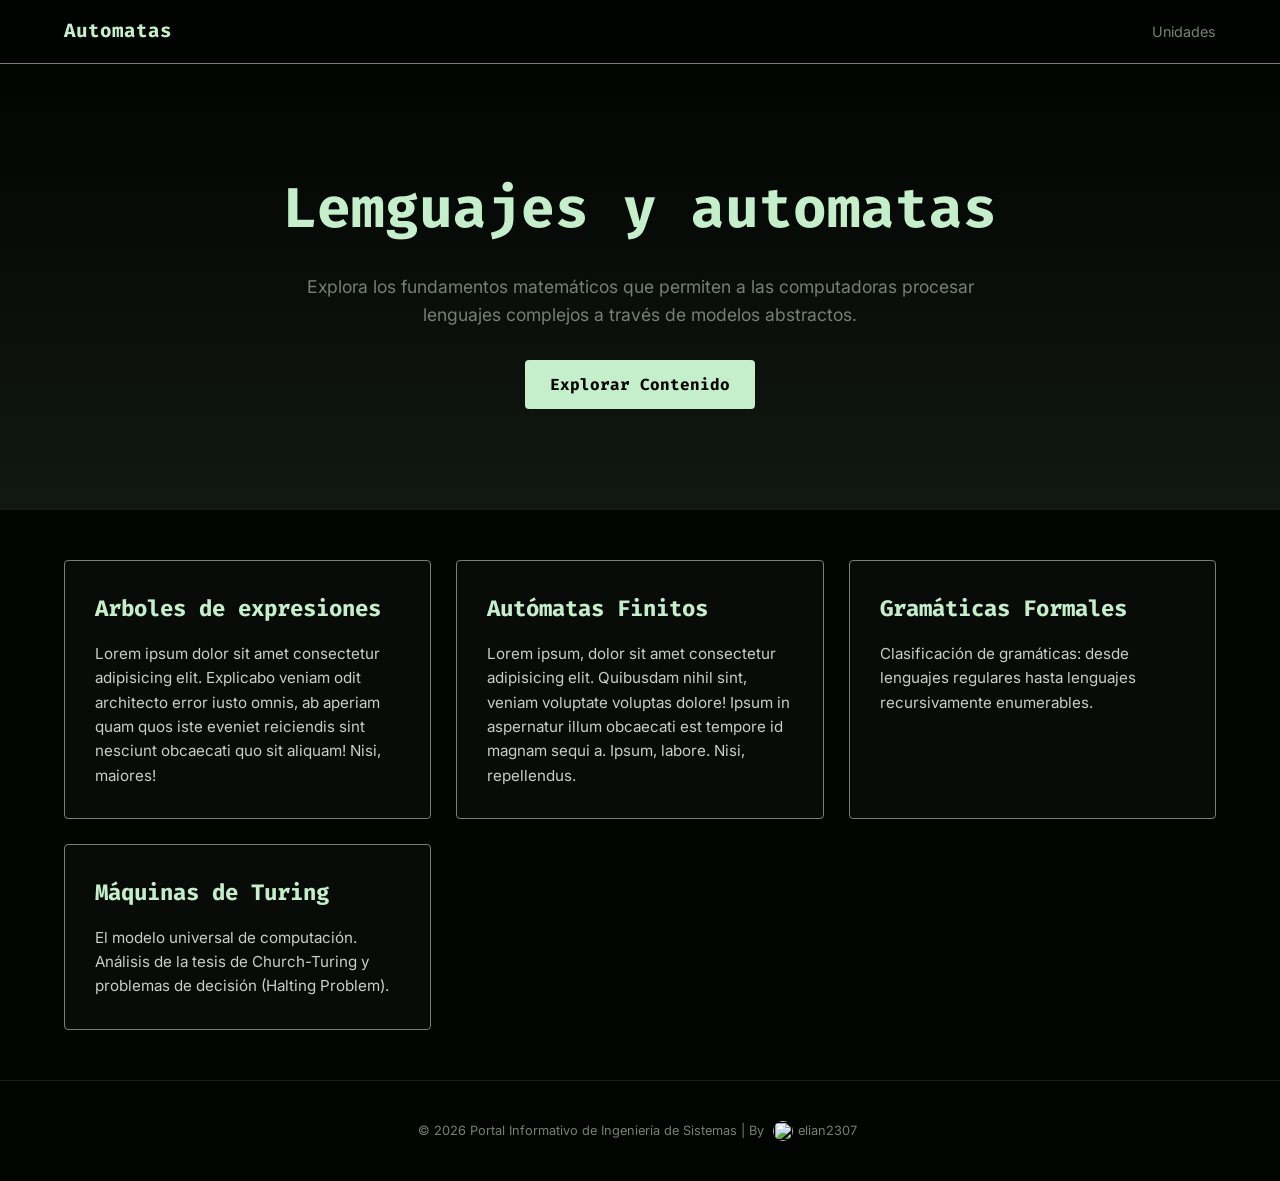
==== index.html @ 6c9c566c "primer comit" ====
<!DOCTYPE html>
<html lang="es">

<head>
    <meta charset="UTF-8">
    <meta name="viewport" content="width=device-width, initial-scale=1.0">
    <title>Lenguajes y Autómatas</title>
    <link href="https://fonts.googleapis.com/css2?family=Fira+Code:wght@400;600&family=Inter:wght@300;700&display=swap"
        rel="stylesheet">
    <link rel="stylesheet" href="css/styles.css">
    <style>

    </style>
</head>

<body>

    <header>
        <div class="logo">Automatas</div>
        <nav>
            <a href="unidades.html">Unidades</a>
        </nav>
    </header>

    <section class="hero">
        <h1>Lemguajes y automatas</h1>
        <p>Explora los fundamentos matemáticos que permiten a las computadoras procesar lenguajes complejos a través de
            modelos abstractos.</p>
        <a href="unidades.html" class="btn-main">Explorar Contenido</a>
    </section>

    <main class="grid-container" id="temario">
        <div class="card">
            <h2>Arboles de expresiones </h2>
            <p>Lorem ipsum dolor sit amet consectetur adipisicing elit. Explicabo veniam odit architecto error iusto
                omnis, ab aperiam quam quos iste eveniet reiciendis sint nesciunt obcaecati quo sit aliquam! Nisi,
                maiores!</p>
        </div>

        <div class="card">
            <h2>Autómatas Finitos</h2>
            <p>Lorem ipsum, dolor sit amet consectetur adipisicing elit. Quibusdam nihil sint, veniam voluptate voluptas
                dolore! Ipsum in aspernatur illum obcaecati est tempore id magnam sequi a. Ipsum, labore. Nisi,
                repellendus.</p>
        </div>

        <div class="card">
            <h2>Gramáticas Formales</h2>
            <p>Clasificación de gramáticas: desde lenguajes regulares hasta lenguajes recursivamente enumerables.</p>
        </div>

        <div class="card">
            <h2>Máquinas de Turing</h2>
            <p>El modelo universal de computación. Análisis de la tesis de Church-Turing y problemas de decisión
                (Halting Problem).</p>
        </div>
    </main>

    <footer>
        <p>&copy; 2026 Portal Informativo de Ingeniería de Sistemas | By <a href="https://github.com/elian2307"
                target="_blank"><img src="https://github.com/elian2307.png" alt="">elian2307</a></p>
    </footer>

</body>

</html>
---- css/styles.css ----
:root {
  --tea-green: #c5efcb;
  --black-deep: #020402;
  --dusty-olive: #758173;
  --text-light: #f4f4f4;
}

* {
  margin: 0;
  padding: 0;
  box-sizing: border-box;
}

body {
  background-color: var(--black-deep);
  color: var(--text-light);
  font-family: "Inter", sans-serif;
  line-height: 1.6;
}

header {
  background-color: rgba(2, 4, 2, 0.95);
  border-bottom: 1px solid var(--dusty-olive);
  padding: 1rem 5%;
  position: sticky;
  top: 0;
  display: flex;
  justify-content: space-between;
  align-items: center;
  z-index: 1000;
}

.logo {
  font-family: "Fira Code", monospace;
  color: var(--tea-green);
  font-weight: bold;
  font-size: 1.2rem;
}

nav a {
  color: var(--dusty-olive);
  text-decoration: none;
  margin-left: 20px;
  font-size: 0.9rem;
  transition: color 0.3s;
}

nav a:hover {
  color: var(--tea-green);
}

.hero {
  padding: 100px 5%;
  background: linear-gradient(180deg, var(--black-deep) 0%, #111811 100%);
  text-align: center;
  border-bottom: 1px solid rgba(117, 129, 115, 0.2);
}

.hero h1 {
  font-size: 3.5rem;
  color: var(--tea-green);
  margin-bottom: 20px;
  font-family: "Fira Code", monospace;
}

.hero p {
  color: var(--dusty-olive);
  max-width: 700px;
  margin: 0 auto 30px;
  font-size: 1.1rem;
}

.grid-container {
  display: grid;
  grid-template-columns: repeat(auto-fit, minmax(300px, 1fr));
  gap: 25px;
  padding: 50px 5%;
}

.card {
  background: rgba(117, 129, 115, 0.05);
  border: 1px solid var(--dusty-olive);
  padding: 30px;
  border-radius: 4px;
  transition:
    transform 0.3s,
    border-color 0.3s;
}

.card:hover {
  transform: translateY(-5px);
  border-color: var(--tea-green);
  background: rgba(197, 239, 203, 0.02);
}

.card h2 {
  color: var(--tea-green);
  font-family: "Fira Code", monospace;
  margin-bottom: 15px;
  font-size: 1.4rem;
}

.card p {
  color: #ccc;
  font-size: 0.95rem;
}

footer {
  text-align: center;
  padding: 40px;
  border-top: 1px solid rgba(117, 129, 115, 0.2);
  color: var(--dusty-olive);
  font-size: 0.8rem;
}

.btn-main {
  display: inline-block;
  background-color: var(--tea-green);
  color: var(--black-deep);
  padding: 12px 25px;
  border-radius: 4px;
  text-decoration: none;
  font-weight: bold;
  font-family: "Fira Code", monospace;
  transition: opacity 0.3s;
}

.btn-main:hover {
  opacity: 0.9;
}

span.code {
  color: var(--tea-green);
  background: #1a1d1a;
  padding: 2px 6px;
  border-radius: 3px;
}

footer p a {
  color: var(--dusty-olive);
  text-decoration: none;
  margin: 0 5px;
  transition: color 0.3s;
  &:hover {
    color: var(--tea-green);
    transition: color 0.3s;
    
  }
}

footer p a img {
    width: 20px;
    height: 20px;
    margin-right: 5px;
    vertical-align: middle;
    border-radius: 50%;
}

/* Layout Documentacion */
.docs-layout {
  display: flex;
  min-height: calc(100vh - 75px);
}

.sidebar {
  width: 280px;
  background-color: #0b110b;
  border-right: 1px solid var(--dusty-olive);
  padding: 30px 20px;
  position: sticky;
  top: 75px;
  height: calc(100vh - 75px);
  overflow-y: auto;
}

.sidebar h3 {
  color: var(--tea-green);
  font-family: "Fira Code", monospace;
  margin-bottom: 15px;
  font-size: 1.1rem;
  margin-top: 20px;
}

.sidebar h3:first-child {
  margin-top: 0;
}

.sidebar ul {
  list-style: none;
}

.sidebar li {
  margin-bottom: 10px;
}

.sidebar a {
  color: var(--dusty-olive);
  text-decoration: none;
  font-size: 0.95rem;
  transition: color 0.3s;
  display: block;
}

.sidebar a:hover {
  color: var(--text-light);
}

.sidebar .sub-menu {
  margin-left: 15px;
  margin-top: 8px;
  border-left: 1px solid rgba(117, 129, 115, 0.3);
  padding-left: 10px;
}

.docs-content {
  flex: 1;
  padding: 40px 5%;
  max-width: 1000px;
}

.content-section {
  margin-bottom: 60px;
}

.content-section h1 {
  color: var(--tea-green);
  font-family: "Fira Code", monospace;
  font-size: 2.5rem;
  margin-bottom: 25px;
  border-bottom: 1px solid rgba(117, 129, 115, 0.4);
  padding-bottom: 15px;
}

.content-section h2 {
  color: var(--text-light);
  font-size: 1.8rem;
  margin-top: 50px;
  margin-bottom: 20px;
  font-family: "Fira Code", monospace;
}

.content-section h3 {
  color: #ccc;
  font-size: 1.3rem;
  margin-top: 35px;
  margin-bottom: 15px;
}

.content-section h4 {
  color: var(--dusty-olive);
  font-size: 1.1rem;
  margin-top: 25px;
  margin-bottom: 10px;
}

.content-section p {
  margin-bottom: 20px;
  color: #d1d1d1;
  line-height: 1.8;
  font-size: 1.05rem;
}

.content-section ul {
  margin-left: 20px;
  margin-bottom: 20px;
  color: #d1d1d1;
}

.content-section li {
  margin-bottom: 10px;
  line-height: 1.6;
}

.code-block {
  background-color: #0a0d0a;
  border: 1px solid var(--dusty-olive);
  border-left: 4px solid var(--tea-green);
  border-radius: 4px;
  padding: 20px;
  overflow-x: auto;
  margin-bottom: 30px;
  font-family: "Fira Code", monospace;
  font-size: 0.95rem;
  color: #e0e0e0;
  box-shadow: 0 4px 6px rgba(0,0,0,0.3);
}

.code-block .keyword { color: #c5efcb; font-weight: bold; }
.code-block .string { color: #f2e394; }
.code-block .comment { color: #758173; font-style: italic; }
.code-block .function { color: #9bbcf4; }
.code-block .variable { color: #e2c0e8; }
.code-block .number { color: #ffb86c; }

/* Responsive docs */
@media (max-width: 900px) {
  .docs-layout {
    flex-direction: column;
  }
  .sidebar {
    width: 100%;
    height: auto;
    position: relative;
    top: 0;
    border-right: none;
    border-bottom: 1px solid var(--dusty-olive);
    padding: 20px 5%;
  }
}

/* Custom Scrollbar for whole page and elements */
::-webkit-scrollbar {
  width: 10px;
  height: 10px;
}

::-webkit-scrollbar-track {
  background: var(--black-deep);
  border-left: 1px solid rgba(117, 129, 115, 0.2);
}

::-webkit-scrollbar-thumb {
  background: var(--dusty-olive);
  border-radius: 5px;
  border: 2px solid var(--black-deep); /* Gives a padded look */
}

::-webkit-scrollbar-thumb:hover {
  background: var(--tea-green);
}
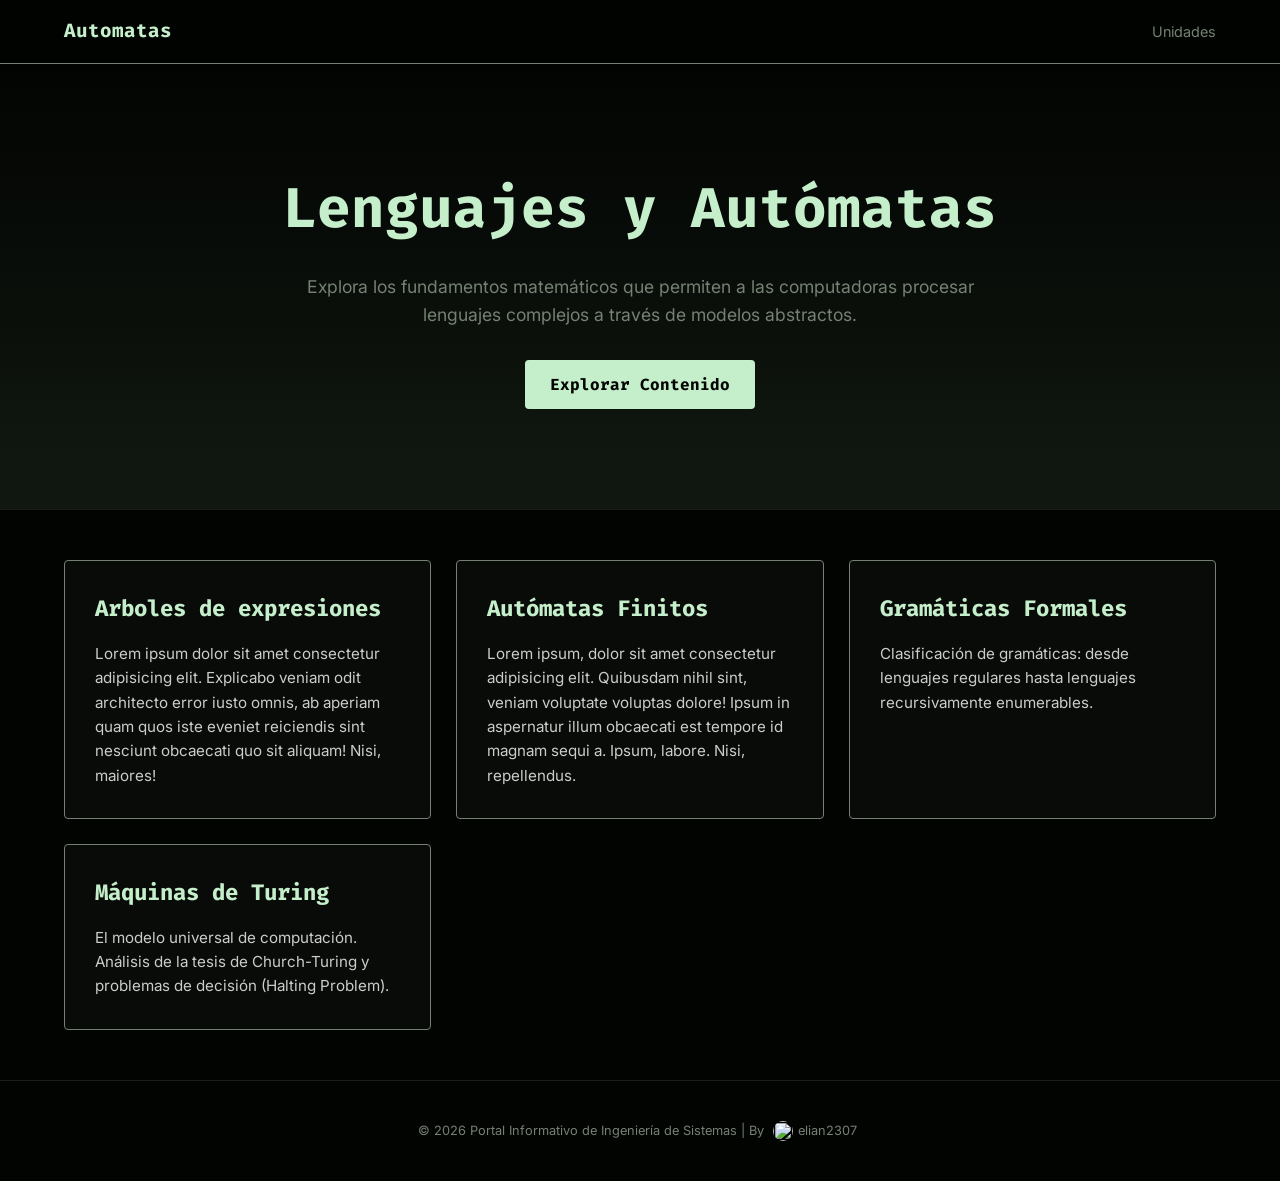
==== commit 92a7e3a5: "correccion de bugs" ====
--- a/index.html
+++ b/index.html
@@ -23,7 +23,7 @@
     </header>
 
     <section class="hero">
-        <h1>Lemguajes y automatas</h1>
+        <h1>Lenguajes y Autómatas</h1>
         <p>Explora los fundamentos matemáticos que permiten a las computadoras procesar lenguajes complejos a través de
             modelos abstractos.</p>
         <a href="unidades.html" class="btn-main">Explorar Contenido</a>
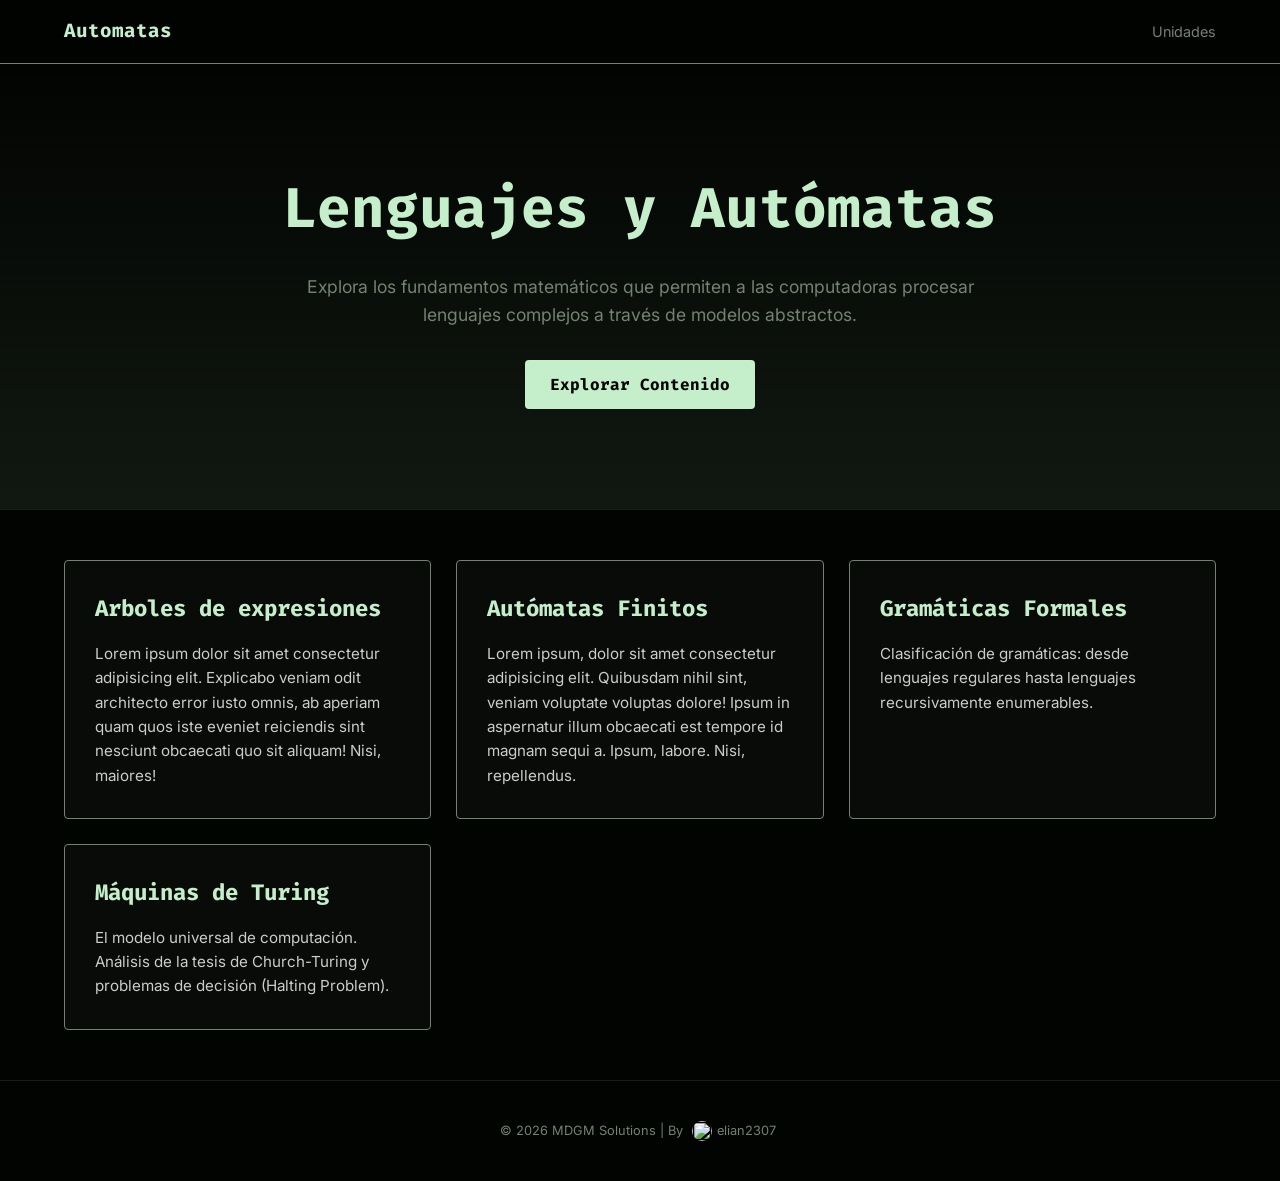
==== commit 3efd5a70: "feat: implement CompilaQuest game interface with CRT aesthetic and core gameplay structure" ====
--- a/index.html
+++ b/index.html
@@ -57,8 +57,8 @@
     </main>
 
     <footer>
-        <p>&copy; 2026 Portal Informativo de Ingeniería de Sistemas | By <a href="https://github.com/elian2307"
-                target="_blank"><img src="https://github.com/elian2307.png" alt="">elian2307</a></p>
+        <p>&copy; 2026 MDGM Solutions | By <a href="https://github.com/elian2307" target="_blank"><img
+                    src="https://github.com/elian2307.png" alt="">elian2307</a></p>
     </footer>
 
 </body>
--- a/css/styles.css
+++ b/css/styles.css
@@ -3,6 +3,11 @@
   --black-deep: #020402;
   --dusty-olive: #758173;
   --text-light: #f4f4f4;
+}
+
+html {
+  scroll-behavior: smooth;
+  scroll-padding-top: 90px;
 }
 
 * {
@@ -35,6 +40,7 @@
   color: var(--tea-green);
   font-weight: bold;
   font-size: 1.2rem;
+  cursor: pointer;
 }
 
 nav a {
@@ -141,19 +147,20 @@
   text-decoration: none;
   margin: 0 5px;
   transition: color 0.3s;
+
   &:hover {
     color: var(--tea-green);
     transition: color 0.3s;
-    
+
   }
 }
 
 footer p a img {
-    width: 20px;
-    height: 20px;
-    margin-right: 5px;
-    vertical-align: middle;
-    border-radius: 50%;
+  width: 20px;
+  height: 20px;
+  margin-right: 5px;
+  vertical-align: middle;
+  border-radius: 50%;
 }
 
 /* Layout Documentacion */
@@ -205,6 +212,11 @@
   color: var(--text-light);
 }
 
+.sidebar a.active {
+  color: var(--tea-green);
+  font-weight: bold;
+}
+
 .sidebar .sub-menu {
   margin-left: 15px;
   margin-top: 8px;
@@ -282,21 +294,41 @@
   font-family: "Fira Code", monospace;
   font-size: 0.95rem;
   color: #e0e0e0;
-  box-shadow: 0 4px 6px rgba(0,0,0,0.3);
-}
-
-.code-block .keyword { color: #c5efcb; font-weight: bold; }
-.code-block .string { color: #f2e394; }
-.code-block .comment { color: #758173; font-style: italic; }
-.code-block .function { color: #9bbcf4; }
-.code-block .variable { color: #e2c0e8; }
-.code-block .number { color: #ffb86c; }
-
-/* Responsive docs */
+  box-shadow: 0 4px 6px rgba(0, 0, 0, 0.3);
+}
+
+.code-block .keyword {
+  color: #c5efcb;
+  font-weight: bold;
+}
+
+.code-block .string {
+  color: #f2e394;
+}
+
+.code-block .comment {
+  color: #758173;
+  font-style: italic;
+}
+
+.code-block .function {
+  color: #9bbcf4;
+}
+
+.code-block .variable {
+  color: #e2c0e8;
+}
+
+.code-block .number {
+  color: #ffb86c;
+}
+
+/* Responsive Layouts */
 @media (max-width: 900px) {
   .docs-layout {
     flex-direction: column;
   }
+
   .sidebar {
     width: 100%;
     height: auto;
@@ -308,6 +340,63 @@
   }
 }
 
+@media (max-width: 768px) {
+  .hero h1 {
+    font-size: 2.5rem;
+  }
+
+  .hero p {
+    font-size: 1rem;
+  }
+
+  .hero {
+    padding: 60px 5%;
+  }
+
+  header {
+    flex-wrap: wrap;
+    gap: 10px;
+  }
+
+  .grid-container {
+    grid-template-columns: 1fr;
+    padding: 30px 5%;
+  }
+
+  .content-section h1 {
+    font-size: 2rem;
+  }
+
+  .content-section h2 {
+    font-size: 1.5rem;
+  }
+}
+
+@media (max-width: 480px) {
+  .hero h1 {
+    font-size: 2rem;
+  }
+
+  .logo {
+    font-size: 1.1rem;
+  }
+
+  nav a {
+    margin-left: 10px;
+    font-size: 0.85rem;
+  }
+
+  .code-block {
+    font-size: 0.8rem;
+    padding: 15px;
+  }
+
+  .btn-main {
+    padding: 10px 20px;
+    font-size: 0.9rem;
+  }
+}
+
 /* Custom Scrollbar for whole page and elements */
 ::-webkit-scrollbar {
   width: 10px;
@@ -322,9 +411,200 @@
 ::-webkit-scrollbar-thumb {
   background: var(--dusty-olive);
   border-radius: 5px;
-  border: 2px solid var(--black-deep); /* Gives a padded look */
+  border: 2px solid var(--black-deep);
+  /* Gives a padded look */
 }
 
 ::-webkit-scrollbar-thumb:hover {
   background: var(--tea-green);
+}
+
+/* Extra UI Elements */
+.back-to-top {
+  position: fixed;
+  bottom: 30px;
+  right: 30px;
+  background-color: var(--tea-green);
+  color: var(--black-deep);
+  border: none;
+  border-radius: 50%;
+  width: 50px;
+  height: 50px;
+  font-size: 1.5rem;
+  font-weight: bold;
+  cursor: pointer;
+  display: flex;
+  justify-content: center;
+  align-items: center;
+  opacity: 0;
+  visibility: hidden;
+  transition: opacity 0.3s, visibility 0.3s, transform 0.3s;
+  z-index: 1000;
+  box-shadow: 0 4px 10px rgba(0, 0, 0, 0.4);
+}
+
+.back-to-top.show {
+  opacity: 1;
+  visibility: visible;
+}
+
+.back-to-top:hover {
+  transform: translateY(-5px);
+  background-color: #f4f4f4;
+}
+
+.mobile-menu-btn {
+  display: none;
+  width: 100%;
+  background-color: var(--dusty-olive);
+  color: var(--text-light);
+  border: none;
+  padding: 12px;
+  font-family: inherit;
+  font-weight: bold;
+  border-radius: 4px;
+  cursor: pointer;
+  margin-bottom: 15px;
+  transition: background-color 0.3s;
+}
+
+.mobile-menu-btn:hover {
+  background-color: var(--tea-green);
+  color: var(--black-deep);
+}
+
+@media (max-width: 900px) {
+  .mobile-menu-btn {
+    display: block;
+  }
+
+  .sidebar-content {
+    display: none;
+  }
+
+  .sidebar-content.expanded {
+    display: block;
+  }
+}
+
+/* --- Estilos para la Actividad Práctica y Juego --- */
+.sidebar-game-btn {
+  color: var(--tea-green) !important;
+  font-weight: bold;
+  border: 1px dashed var(--tea-green);
+  padding: 10px 15px;
+  border-radius: 4px;
+  text-align: center;
+  margin-top: 15px;
+  display: block;
+  background: rgba(197, 239, 203, 0.05);
+  transition: all 0.3s ease;
+  box-shadow: 0 0 10px rgba(197, 239, 203, 0.1);
+}
+
+.sidebar-game-btn:hover {
+  background: rgba(197, 239, 203, 0.2);
+  color: #fff !important;
+  transform: translateY(-2px);
+  box-shadow: 0 0 15px rgba(197, 239, 203, 0.3);
+}
+
+.game-cta-block {
+  margin-top: 50px;
+  background: linear-gradient(135deg, rgba(117, 129, 115, 0.08) 0%, rgba(197, 239, 203, 0.05) 100%);
+  border: 1px solid rgba(197, 239, 203, 0.3);
+  border-left: 5px solid var(--tea-green);
+  border-radius: 8px;
+  padding: 40px;
+  box-shadow: 0 10px 30px rgba(0, 0, 0, 0.5);
+  position: relative;
+  overflow: hidden;
+}
+
+.game-cta-block::before {
+  content: '';
+  position: absolute;
+  top: 0;
+  right: 0;
+  width: 150px;
+  height: 150px;
+  background: radial-gradient(circle, rgba(197, 239, 203, 0.15) 0%, transparent 70%);
+  pointer-events: none;
+}
+
+.game-cta-content {
+  position: relative;
+  z-index: 2;
+}
+
+.game-badge {
+  display: inline-block;
+  background-color: rgba(197, 239, 203, 0.15);
+  color: var(--tea-green);
+  padding: 4px 10px;
+  border-radius: 50px;
+  font-size: 0.75rem;
+  font-weight: 700;
+  letter-spacing: 1.5px;
+  text-transform: uppercase;
+  margin-bottom: 15px;
+  border: 1px solid rgba(197, 239, 203, 0.3);
+}
+
+.game-cta-block h2 {
+  font-size: 2rem;
+  margin-bottom: 15px;
+  color: #fff;
+  font-family: "Fira Code", monospace;
+  text-shadow: 0 0 10px rgba(197, 239, 203, 0.2);
+}
+
+.game-cta-block p {
+  color: #c5efcbdd;
+  font-size: 1.05rem;
+  margin-bottom: 25px;
+  max-width: 800px;
+}
+
+.btn-game-play {
+  display: inline-block;
+  background: var(--tea-green);
+  color: var(--black-deep);
+  padding: 14px 30px;
+  border-radius: 4px;
+  text-decoration: none;
+  font-weight: 700;
+  font-family: "Fira Code", monospace;
+  font-size: 1.1rem;
+  box-shadow: 0 4px 15px rgba(197, 239, 203, 0.3);
+  transition: all 0.3s ease;
+  border: none;
+  cursor: pointer;
+}
+
+.btn-game-play:hover {
+  background: #fff;
+  transform: translateY(-3px) scale(1.02);
+  box-shadow: 0 8px 25px rgba(255, 255, 255, 0.4);
+}
+
+/* Responsividad para el CTA del juego */
+@media (max-width: 768px) {
+  .game-cta-block {
+    padding: 25px 20px;
+    margin-top: 30px;
+  }
+  .game-cta-block h2 {
+    font-size: 1.4rem;
+  }
+  .game-cta-block p {
+    font-size: 0.95rem;
+    margin-bottom: 20px;
+  }
+  .btn-game-play {
+    padding: 10px 20px;
+    font-size: 0.95rem;
+    width: 100%;
+    text-align: center;
+  }
 }
